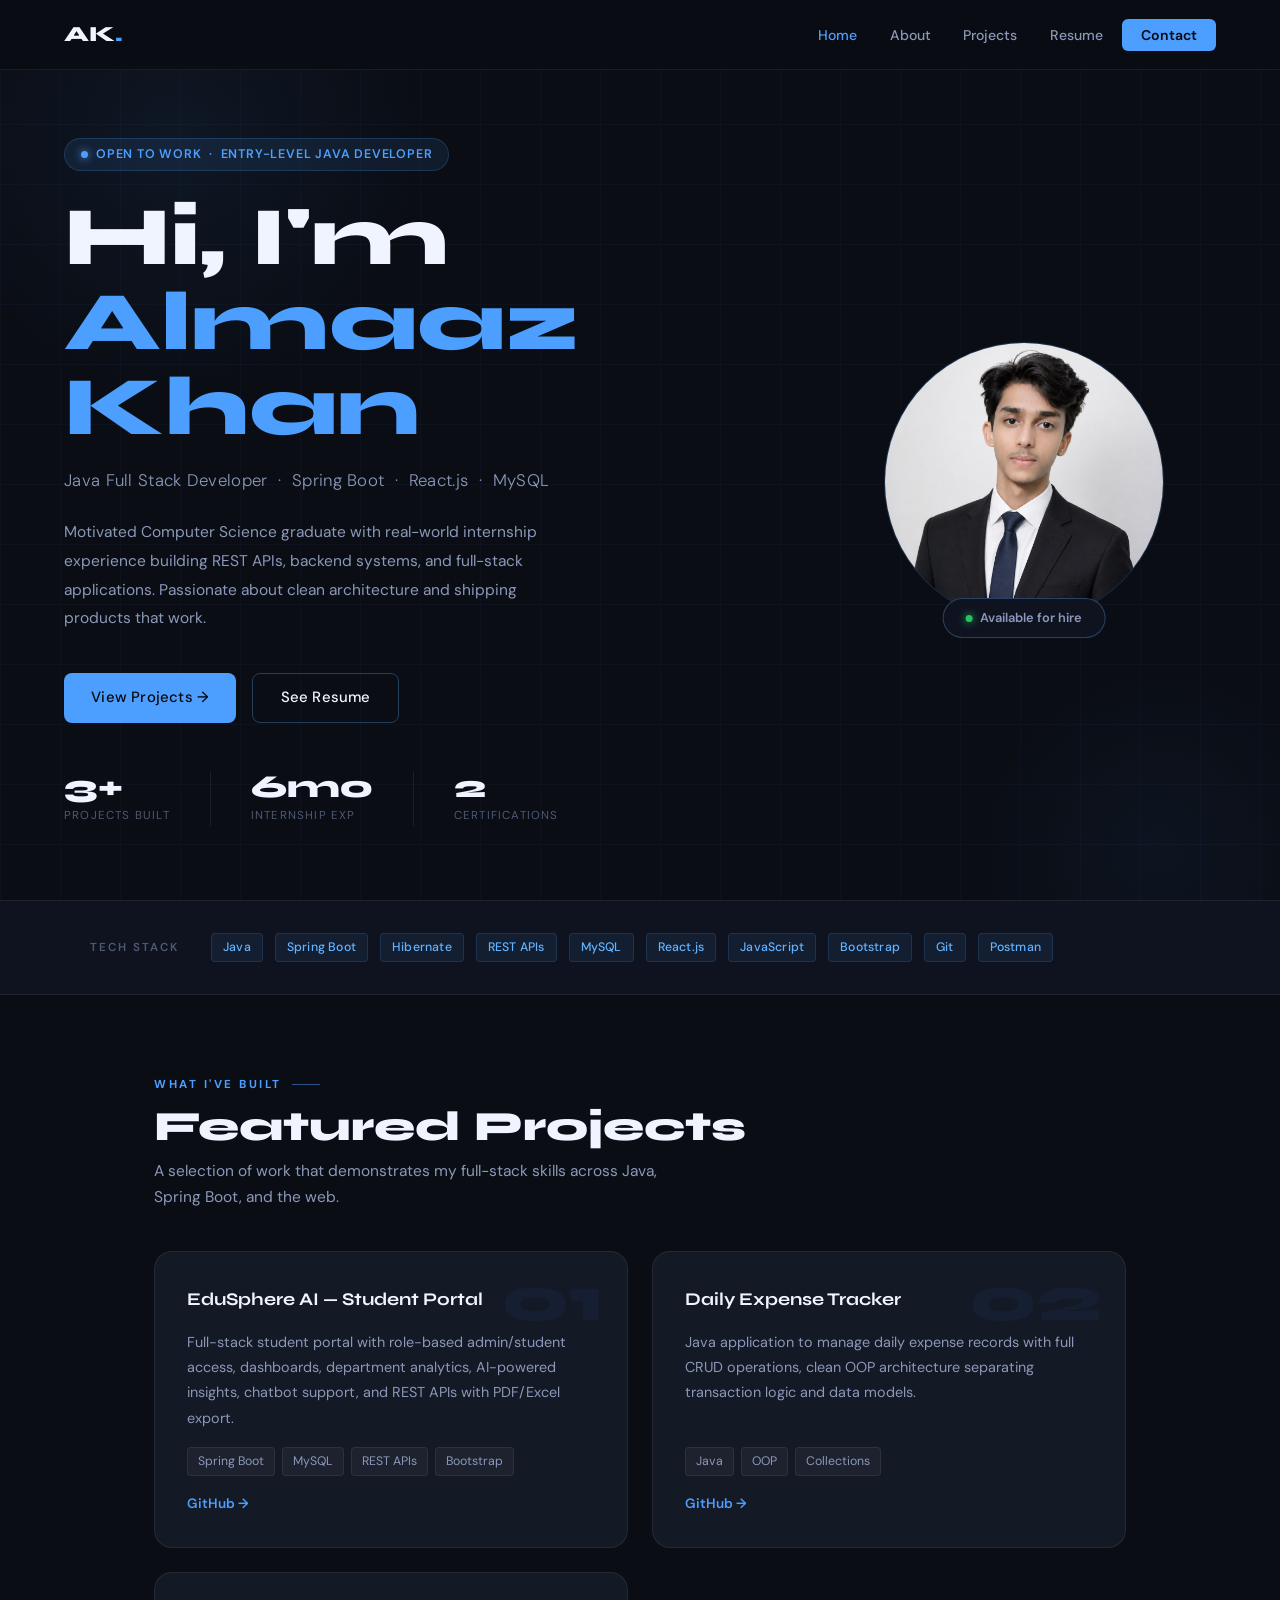
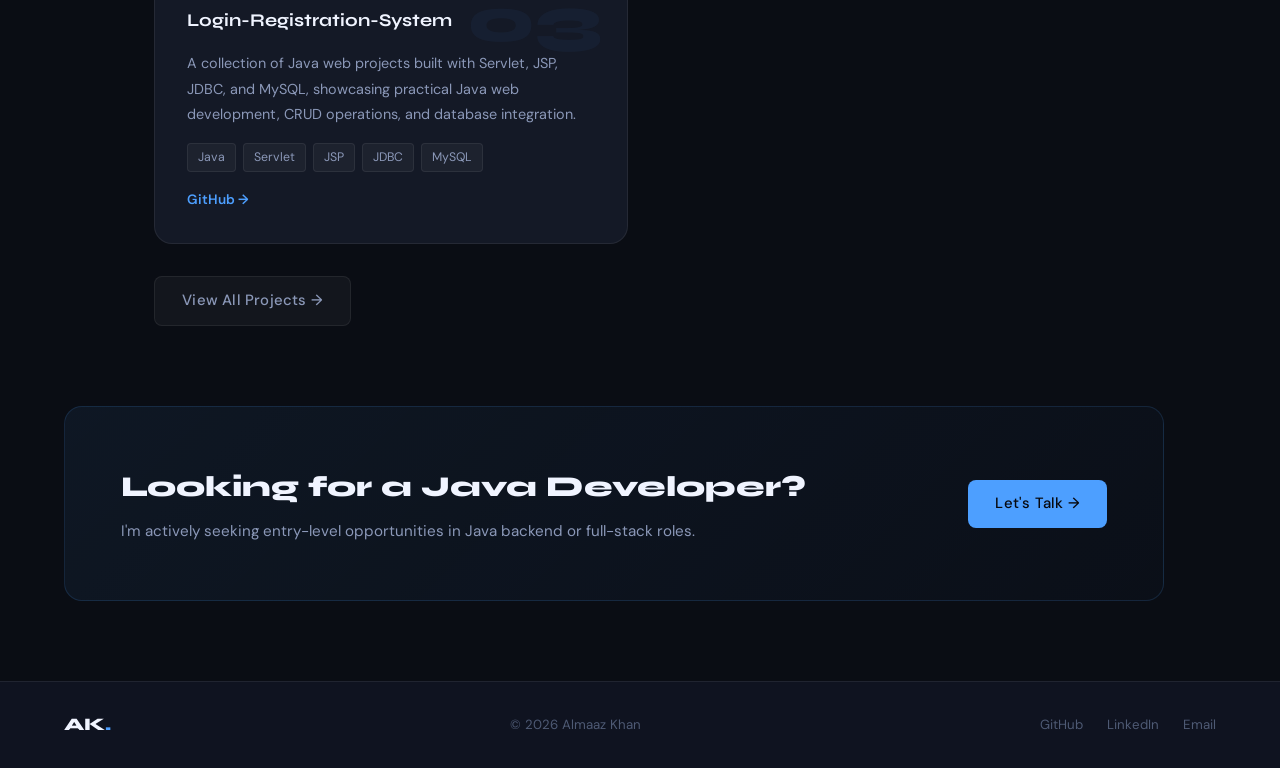
==== index.html @ bc4d1914 "Deploy portfolio" ====
<!DOCTYPE html>
<html lang="en">
<head>
<meta charset="UTF-8" /><meta name="viewport" content="width=device-width, initial-scale=1.0" />
<title>Almaaz Khan | Java Full Stack Developer</title>
<link rel="stylesheet" href="style.css" />
<style>
/* ── HERO ── */
#hero {
  min-height: calc(100vh - 64px);
  display: flex; align-items: center;
  padding: 4rem 5vw 4rem;
  position: relative; overflow: hidden;
}
.hero-grid {
  position: absolute; inset: 0;
  background-image:
    linear-gradient(rgba(77,159,255,0.04) 1px, transparent 1px),
    linear-gradient(90deg, rgba(77,159,255,0.04) 1px, transparent 1px);
  background-size: 60px 60px;
}
.hero-glow-tl { position: absolute; top: -200px; left: -100px; width: 550px; height: 550px; background: radial-gradient(circle, rgba(77,159,255,0.07), transparent 65%); pointer-events: none; }
.hero-glow-br { position: absolute; bottom: -150px; right: -80px; width: 400px; height: 400px; background: radial-gradient(circle, rgba(77,159,255,0.05), transparent 65%); pointer-events: none; }
.hero-inner {
  position: relative; z-index: 1;
  display: grid; grid-template-columns: 1fr 300px; gap: 5rem; align-items: center;
  max-width: 1100px; width: 100%;
}
.hero-tag {
  display: inline-flex; align-items: center; gap: 8px;
  background: rgba(77,159,255,0.1); border: 1px solid rgba(77,159,255,0.2);
  border-radius: 100px; padding: 0.3rem 1rem;
  font-size: 0.78rem; font-weight: 600; color: var(--accent); letter-spacing: 0.8px;
  text-transform: uppercase; margin-bottom: 1.5rem;
  animation: up 0.7s ease both;
}
.hero-tag::before { content: ''; width: 7px; height: 7px; background: var(--accent); border-radius: 50%; box-shadow: 0 0 8px var(--accent); }
.hero-name {
  font-family: var(--font-h); font-size: clamp(3rem, 6.5vw, 5.2rem);
  font-weight: 800; line-height: 1.02; letter-spacing: 0;
  margin-bottom: 1rem; animation: up 0.7s 0.08s ease both;
}
.hero-name .ac { color: var(--accent); }
.hero-title { color: var(--text2); font-size: 1.05rem; font-weight: 300; margin-bottom: 1.5rem; letter-spacing: 0.3px; animation: up 0.7s 0.15s ease both; }
.hero-bio { color: var(--text2); font-size: 0.97rem; line-height: 1.85; max-width: 500px; margin-bottom: 2.5rem; animation: up 0.7s 0.22s ease both; }
.hero-btns { display: flex; gap: 1rem; flex-wrap: wrap; animation: up 0.7s 0.28s ease both; }
.hero-stats { display: flex; gap: 2.5rem; margin-top: 3rem; animation: up 0.7s 0.35s ease both; }
.stat-n { font-family: var(--font-h); font-size: 2rem; font-weight: 800; color: var(--text); line-height: 1; }
.stat-l { font-size: 0.72rem; color: var(--text3); text-transform: uppercase; letter-spacing: 1.2px; margin-top: 3px; }
.stat-divider { width: 1px; background: var(--border); align-self: stretch; }

/* AVATAR */
.avatar-wrap { animation: up 0.8s 0.1s ease both; position: relative; justify-self: end; }
.avatar-box {
  width: min(280px, 70vw); aspect-ratio: 1 / 1; height: auto;
  border-radius: 50%; overflow: hidden;
  border: 1px solid rgba(77,159,255,0.18);
  background: linear-gradient(145deg, rgba(77,159,255,0.1), rgba(77,159,255,0.03));
  display: flex; align-items: center; justify-content: center;
  position: relative;
}
.avatar-box img { width: 100%; height: 100%; object-fit: cover; }
.avatar-fallback { font-family: var(--font-h); font-size: 6rem; font-weight: 800; color: var(--accent); opacity: 0.25; }
.avatar-badge {
  position: absolute; bottom: -16px; left: 50%; transform: translateX(-50%);
  background: var(--bg2); border: 1px solid var(--border-h);
  border-radius: 100px; padding: 0.5rem 1.4rem; white-space: nowrap;
  font-size: 0.8rem; font-weight: 600; color: var(--text2);
  display: flex; align-items: center; gap: 7px;
}
.avatar-badge::before { content: ''; width: 7px; height: 7px; background: #22c55e; border-radius: 50%; box-shadow: 0 0 8px #22c55e; }

/* QUICK SKILLS ROW */
.skills-strip {
  background: var(--bg2); border-top: 1px solid var(--border); border-bottom: 1px solid var(--border);
  padding: 2rem 5vw; overflow: hidden;
}
.skills-strip-inner { max-width: 1100px; margin: 0 auto; display: flex; align-items: center; gap: 0; }
.skills-strip-label { font-size: 0.72rem; color: var(--text3); text-transform: uppercase; letter-spacing: 2px; font-weight: 600; white-space: nowrap; margin-right: 2rem; }
.skills-scroll { display: flex; gap: 0.75rem; flex-wrap: wrap; }
.skills-scroll .tag { animation: none; }

/* FEATURED PROJECTS */
.home-projects { padding: 5rem 5vw; max-width: 1100px; margin: 0 auto; }
.proj-grid { display: grid; grid-template-columns: repeat(auto-fit, minmax(min(100%, 310px), 1fr)); gap: 1.5rem; margin-top: 2.5rem; }
.proj-card {
  background: var(--card); border: 1px solid var(--border);
  border-radius: var(--rl); padding: 2rem; display: flex; flex-direction: column; gap: 1rem;
  position: relative; overflow: hidden;
  transition: border-color 0.25s, transform 0.25s;
}
.proj-card:hover { border-color: var(--border-h); transform: translateY(-4px); }
.proj-card::after { content: ''; position: absolute; top: 0; left: 0; right: 0; height: 2px; background: linear-gradient(90deg, var(--accent), transparent); opacity: 0; transition: opacity 0.25s; }
.proj-card:hover::after { opacity: 1; }
.proj-num { font-family: var(--font-h); font-size: 4rem; font-weight: 800; color: rgba(77,159,255,0.05); line-height: 1; position: absolute; top: 1rem; right: 1.5rem; }
.proj-title { font-family: var(--font-h); font-size: 1.12rem; font-weight: 700; }
.proj-desc { color: var(--text2); font-size: 0.9rem; line-height: 1.75; flex: 1; }
.proj-link { display: inline-flex; align-items: center; gap: 6px; color: var(--accent); font-size: 0.85rem; font-weight: 600; text-decoration: none; transition: gap 0.2s; }
.proj-link:hover { gap: 12px; }

/* CTA STRIP */
.cta-strip {
  background: linear-gradient(135deg, rgba(77,159,255,0.06), rgba(77,159,255,0.02));
  border: 1px solid rgba(77,159,255,0.15); border-radius: var(--rl);
  padding: 3.5rem; margin: 0 5vw 5rem; max-width: 1100px;
  display: flex; justify-content: space-between; align-items: center; gap: 2rem;
  flex-wrap: wrap;
}
.cta-strip h2 { font-family: var(--font-h); font-size: 1.8rem; font-weight: 800; letter-spacing: 0; }
.cta-strip p { color: var(--text2); font-size: 0.95rem; margin-top: 0.4rem; }

@keyframes up { from { opacity: 0; transform: translateY(22px); } to { opacity: 1; transform: none; } }

@media (max-width: 860px) {
  #hero { min-height: auto; padding: 3rem 5vw 4rem; }
  .hero-inner { grid-template-columns: 1fr; gap: 2.5rem; justify-items: center; text-align: center; }
  .hero-inner > div:first-child { min-width: 0; }
  .avatar-wrap { display: block; order: -1; justify-self: center; }
  .avatar-box { width: min(220px, 62vw); }
  .hero-bio { margin-left: auto; margin-right: auto; }
  .hero-btns, .hero-stats { justify-content: center; }
  .hero-stats { flex-wrap: wrap; gap: 1.25rem; margin-top: 2rem; }
  .stat-divider { display: none; }
  .skills-strip-inner { flex-direction: column; align-items: flex-start; gap: 1rem; }
  .skills-strip-label { margin-right: 0; }
  .cta-strip { flex-direction: column; align-items: flex-start; }
}

@media (max-width: 480px) {
  .hero-tag { white-space: normal; justify-content: center; }
  .hero-name { font-size: 2.55rem; line-height: 1.08; }
  .hero-title { font-size: 0.96rem; }
  .hero-btns .btn { width: 100%; justify-content: center; }
  .home-projects { padding: 3.5rem 5vw; }
  .proj-card { padding: 1.5rem; }
  .cta-strip { padding: 2rem !important; }
  .cta-strip h2 { font-size: 1.4rem !important; letter-spacing: 0 !important; }
}
</style>
</head>
<body>

<nav>
  <a href="index.html" class="nav-logo">AK<span>.</span></a>
  <ul class="nav-links">
    <li><a href="index.html">Home</a></li>
    <li><a href="about.html">About</a></li>
    <li><a href="projects.html">Projects</a></li>
    <li><a href="resume.html">Resume</a></li>
    <li><a href="contact.html" class="nav-cta">Contact</a></li>
  </ul>
  <div class="nav-hamburger" id="ham"><span></span><span></span><span></span></div>
</nav>

<main>
<!-- HERO -->
<section id="hero">
  <div class="hero-grid"></div>
  <div class="hero-glow-tl"></div>
  <div class="hero-glow-br"></div>
  <div class="hero-inner">
    <div>
      <div class="hero-tag">Open to Work &nbsp;·&nbsp; Entry-Level Java Developer</div>
      <h1 class="hero-name">Hi, I'm<br /><span class="ac">Almaaz Khan</span></h1>
      <p class="hero-title">Java Full Stack Developer &nbsp;·&nbsp; Spring Boot &nbsp;·&nbsp; React.js &nbsp;·&nbsp; MySQL</p>
      <p class="hero-bio">Motivated Computer Science graduate with real-world internship experience building REST APIs, backend systems, and full-stack applications. Passionate about clean architecture and shipping products that work.</p>
      <div class="hero-btns">
        <a href="projects.html" class="btn btn-primary">View Projects →</a>
        <a href="resume.html" class="btn btn-outline">See Resume</a>
      </div>
      <div class="hero-stats">
        <div>
          <div class="stat-n">3+</div>
          <div class="stat-l">Projects Built</div>
        </div>
        <div class="stat-divider"></div>
        <div>
          <div class="stat-n">6mo</div>
          <div class="stat-l">Internship Exp</div>
        </div>
        <div class="stat-divider"></div>
        <div>
          <div class="stat-n">2</div>
          <div class="stat-l">Certifications</div>
        </div>
      </div>
    </div>
    <div class="avatar-wrap">
      <div class="avatar-box">
        <img src="photo_2026-05-22_04-41-37.jpg" alt="Almaaz Khan" onerror="this.style.display='none';this.nextElementSibling.style.display='flex';" />
        <div class="avatar-fallback" style="display:none;">AK</div>
      </div>
      <div class="avatar-badge">Available for hire</div>
    </div>
  </div>
</section>

<!-- SKILLS STRIP -->
<div class="skills-strip">
  <div class="skills-strip-inner">
    <span class="skills-strip-label">Tech Stack</span>
    <div class="skills-scroll">
      <span class="tag">Java</span><span class="tag">Spring Boot</span><span class="tag">Hibernate</span>
      <span class="tag">REST APIs</span><span class="tag">MySQL</span><span class="tag">React.js</span>
      <span class="tag">JavaScript</span><span class="tag">Bootstrap</span><span class="tag">Git</span>
      <span class="tag">Postman</span>
    </div>
  </div>
</div>

<!-- FEATURED PROJECTS -->
<div class="home-projects">
  <div class="reveal">
    <p class="sec-label">What I've Built</p>
    <h2 class="sec-title">Featured Projects</h2>
    <p class="sec-sub">A selection of work that demonstrates my full-stack skills across Java, Spring Boot, and the web.</p>
  </div>
  <div class="proj-grid">
    <div class="proj-card reveal reveal-d1">
      <div class="proj-num">01</div>
      <div class="proj-title">EduSphere AI — Student Portal</div>
      <div class="proj-desc">Full-stack student portal with role-based admin/student access, dashboards, department analytics, AI-powered insights, chatbot support, and REST APIs with PDF/Excel export.</div>
      <div class="tags">
        <span class="tag-gray">Spring Boot</span><span class="tag-gray">MySQL</span><span class="tag-gray">REST APIs</span><span class="tag-gray">Bootstrap</span>
      </div>
      <a href="https://github.com/Almaazkhan07" target="_blank" class="proj-link">GitHub →</a>
    </div>
    <div class="proj-card reveal reveal-d2">
      <div class="proj-num">02</div>
      <div class="proj-title">Daily Expense Tracker</div>
      <div class="proj-desc">Java application to manage daily expense records with full CRUD operations, clean OOP architecture separating transaction logic and data models.</div>
      <div class="tags">
        <span class="tag-gray">Java</span><span class="tag-gray">OOP</span><span class="tag-gray">Collections</span>
      </div>
      <a href="https://github.com/Almaazkhan07" target="_blank" class="proj-link">GitHub →</a>
    </div>
    <div class="proj-card reveal reveal-d3">
      <div class="proj-num">03</div>
      <div class="proj-title">Login-Registration-System</div>
      <div class="proj-desc">A collection of Java web projects built with Servlet, JSP, JDBC, and MySQL, showcasing practical Java web development, CRUD operations, and database integration.</div>
      <div class="tags">
        <span class="tag-gray">Java</span><span class="tag-gray">Servlet</span><span class="tag-gray">JSP</span><span class="tag-gray">JDBC</span><span class="tag-gray">MySQL</span>
      </div>
      <a href="https://github.com/Almaazkhan07/Login-Registration-System" target="_blank" class="proj-link">GitHub →</a>
    </div>
  </div>
  <div style="margin-top: 2rem; reveal">
    <a href="projects.html" class="btn btn-ghost">View All Projects →</a>
  </div>
</div>

<!-- CTA STRIP -->
<div class="cta-strip reveal" style="margin: 0 auto 5rem; display: flex; justify-content: space-between; align-items: center; gap: 2rem; flex-wrap: wrap; padding: 3.5rem; background: linear-gradient(135deg, rgba(77,159,255,0.07), rgba(77,159,255,0.02)); border: 1px solid rgba(77,159,255,0.15); border-radius: 18px; max-width: calc(1100px); margin-left: 5vw; margin-right: 5vw;">
  <div>
    <h2 style="font-family: var(--font-h); font-size: 1.8rem; font-weight: 800; letter-spacing: 0;">Looking for a Java Developer?</h2>
    <p style="color: var(--text2); font-size: 0.95rem; margin-top: 0.4rem;">I'm actively seeking entry-level opportunities in Java backend or full-stack roles.</p>
  </div>
  <a href="contact.html" class="btn btn-primary">Let's Talk →</a>
</div>
</main>

<footer>
  <a href="index.html" class="footer-logo">AK<span>.</span></a>
  <p class="footer-copy">© 2026 Almaaz Khan</p>
  <div class="footer-links">
    <a href="https://github.com/Almaazkhan07" target="_blank">GitHub</a>
    <a href="https://www.linkedin.com/in/almaaz-khan-p7/" target="_blank">LinkedIn</a>
    <a href="mailto:almaazkhan7070@gmail.com">Email</a>
  </div>
</footer>
<script src="main.js"></script>
</body>
</html>
---- style.css ----
@import url('https://fonts.googleapis.com/css2?family=Syne:wght@400;600;700;800&family=DM+Sans:ital,wght@0,300;0,400;0,500;1,300&display=swap');

*, *::before, *::after { box-sizing: border-box; margin: 0; padding: 0; }
img { display: block; max-width: 100%; }

:root {
  --bg: #0a0d14;
  --bg2: #0f1320;
  --bg3: #141826;
  --card: #141926;
  --border: rgba(255,255,255,0.07);
  --border-h: rgba(99,179,255,0.3);
  --accent: #4d9fff;
  --accent2: #63b3ff;
  --glow: rgba(77,159,255,0.12);
  --text: #f0f4ff;
  --text2: #8b98b8;
  --text3: #4e5a74;
  --font-h: 'Syne', sans-serif;
  --font-b: 'DM Sans', sans-serif;
  --r: 12px;
  --rl: 18px;
}

html { scroll-behavior: smooth; }
body {
  background: var(--bg);
  color: var(--text);
  font-family: var(--font-b);
  font-size: 16px;
  line-height: 1.7;
  overflow-x: hidden;
  min-height: 100vh;
  display: flex;
  flex-direction: column;
}

/* ── NAV ── */
nav {
  position: fixed; top: 0; left: 0; right: 0; z-index: 200;
  display: flex; justify-content: space-between; align-items: center;
  padding: 1rem 5vw;
  background: rgba(10,13,20,0.88);
  backdrop-filter: blur(24px);
  border-bottom: 1px solid var(--border);
}
.nav-logo {
  font-family: var(--font-h); font-size: 1.35rem; font-weight: 800;
  color: var(--text); text-decoration: none; letter-spacing: 0;
}
.nav-logo span { color: var(--accent); }
.nav-links { display: flex; gap: 0.25rem; list-style: none; align-items: center; }
.nav-links a {
  color: var(--text2); text-decoration: none; font-size: 0.88rem;
  font-weight: 500; padding: 0.45rem 0.9rem; border-radius: 6px;
  transition: color 0.2s, background 0.2s;
}
.nav-links a:hover { color: var(--text); background: rgba(255,255,255,0.05); }
.nav-links a.active { color: var(--accent); }
.nav-cta {
  background: var(--accent) !important;
  color: #07090f !important;
  font-weight: 600 !important;
  padding: 0.45rem 1.2rem !important;
}
.nav-cta:hover { background: var(--accent2) !important; }
.nav-hamburger { display: none; flex-direction: column; gap: 5px; cursor: pointer; padding: 4px; }
.nav-hamburger span { display: block; width: 22px; height: 2px; background: var(--text2); border-radius: 2px; transition: all 0.3s; }

/* ── MAIN WRAPPER ── */
main { flex: 1; padding-top: 64px; }

/* ── BUTTONS ── */
.btn {
  display: inline-flex; align-items: center; gap: 8px;
  padding: 0.72rem 1.7rem; border-radius: 8px;
  font-family: var(--font-b); font-size: 0.93rem; font-weight: 500;
  text-decoration: none; cursor: pointer; border: none;
  transition: all 0.22s ease; letter-spacing: 0.2px;
}
.btn-primary { background: var(--accent); color: #07090f; }
.btn-primary:hover { background: var(--accent2); transform: translateY(-2px); }
.btn-outline { background: transparent; color: var(--text); border: 1px solid var(--border-h); }
.btn-outline:hover { background: var(--glow); border-color: var(--accent); transform: translateY(-2px); }
.btn-ghost { background: rgba(255,255,255,0.04); color: var(--text2); border: 1px solid var(--border); }
.btn-ghost:hover { color: var(--text); border-color: var(--border-h); }

/* ── SECTION HEADER ── */
.sec-label {
  font-size: 0.72rem; font-weight: 700; color: var(--accent);
  text-transform: uppercase; letter-spacing: 2.5px;
  display: flex; align-items: center; gap: 10px; margin-bottom: 0.6rem;
}
.sec-label::after { content: ''; flex: 0 0 28px; height: 1px; background: var(--accent); opacity: 0.5; }
.sec-title {
  font-family: var(--font-h); font-size: clamp(1.9rem, 3.5vw, 2.6rem);
  font-weight: 800; letter-spacing: 0; line-height: 1.1; margin-bottom: 0.5rem;
}
.sec-sub { color: var(--text2); font-size: 0.97rem; max-width: 540px; }

/* ── PAGE HERO STRIP ── */
.page-hero {
  padding: 5rem 5vw 3.5rem;
  position: relative; overflow: hidden;
  border-bottom: 1px solid var(--border);
  background: var(--bg2);
}
.page-hero-grid {
  position: absolute; inset: 0;
  background-image:
    linear-gradient(rgba(77,159,255,0.035) 1px, transparent 1px),
    linear-gradient(90deg, rgba(77,159,255,0.035) 1px, transparent 1px);
  background-size: 50px 50px;
}
.page-hero-glow {
  position: absolute; top: -150px; right: -100px;
  width: 500px; height: 500px;
  background: radial-gradient(circle, rgba(77,159,255,0.07), transparent 65%);
  pointer-events: none;
}
.page-hero-inner { position: relative; z-index: 1; max-width: 780px; }
.page-hero-inner h1 {
  font-family: var(--font-h); font-size: clamp(2.4rem, 5vw, 3.8rem);
  font-weight: 800; letter-spacing: 0; line-height: 1.05; margin-bottom: 1rem;
}
.page-hero-inner h1 span { color: var(--accent); }
.page-hero-inner p { color: var(--text2); font-size: 1.05rem; max-width: 520px; }

/* ── CARDS ── */
.card {
  background: var(--card); border: 1px solid var(--border);
  border-radius: var(--rl); padding: 1.75rem;
  transition: border-color 0.25s, transform 0.25s;
}
.card:hover { border-color: var(--border-h); transform: translateY(-3px); }

/* ── SKILL TAGS ── */
.tags { display: flex; flex-wrap: wrap; gap: 7px; }
.tag {
  background: rgba(77,159,255,0.08); border: 1px solid rgba(77,159,255,0.16);
  color: var(--accent2); font-size: 0.77rem; font-weight: 500;
  padding: 3px 11px; border-radius: 4px; letter-spacing: 0.2px;
}
.tag-gray {
  background: rgba(255,255,255,0.04); border: 1px solid var(--border);
  color: var(--text2); font-size: 0.77rem; padding: 3px 10px; border-radius: 4px;
}

/* ── FOOTER ── */
footer {
  background: var(--bg2); border-top: 1px solid var(--border);
  padding: 1.75rem 5vw;
  display: flex; justify-content: space-between; align-items: center;
  flex-wrap: wrap; gap: 1rem;
}
.footer-logo { font-family: var(--font-h); font-size: 1.1rem; font-weight: 800; color: var(--text); text-decoration: none; }
.footer-logo span { color: var(--accent); }
.footer-copy { color: var(--text3); font-size: 0.83rem; }
.footer-links { display: flex; gap: 1.5rem; }
.footer-links a { color: var(--text3); text-decoration: none; font-size: 0.83rem; transition: color 0.2s; }
.footer-links a:hover { color: var(--accent); }

/* ── SCROLL REVEAL ── */
.reveal { opacity: 0; transform: translateY(28px); transition: opacity 0.6s ease, transform 0.6s ease; }
.reveal.visible { opacity: 1; transform: none; }
.reveal-d1 { transition-delay: 0.1s; }
.reveal-d2 { transition-delay: 0.2s; }
.reveal-d3 { transition-delay: 0.3s; }

/* ── MOBILE ── */
@media (max-width: 768px) {
  .nav-links { display: none; flex-direction: column; position: fixed; top: 64px; left: 0; right: 0; background: var(--bg2); border-bottom: 1px solid var(--border); padding: 1rem 5vw; gap: 0.25rem; max-height: calc(100vh - 64px); overflow-y: auto; }
  .nav-links.open { display: flex; }
  .nav-links a { display: block; width: 100%; padding: 0.72rem 0.9rem; }
  .nav-hamburger { display: flex; }
  .btn { justify-content: center; }
  .page-hero { padding: 3.5rem 5vw 2.5rem; }
  .page-hero-inner h1 { font-size: 2.35rem; line-height: 1.12; }
  .page-hero-inner p { font-size: 0.98rem; }
  footer { flex-direction: column; align-items: flex-start; gap: 0.75rem; }
  .footer-links { flex-wrap: wrap; gap: 1rem; }
}

@media (max-width: 480px) {
  body { font-size: 15px; }
  nav { padding: 0.85rem 5vw; }
  main { padding-top: 58px; }
  .nav-links { top: 58px; max-height: calc(100vh - 58px); }
  .page-hero-inner h1 { font-size: 2rem; }
  .sec-label { letter-spacing: 1.6px; }
}
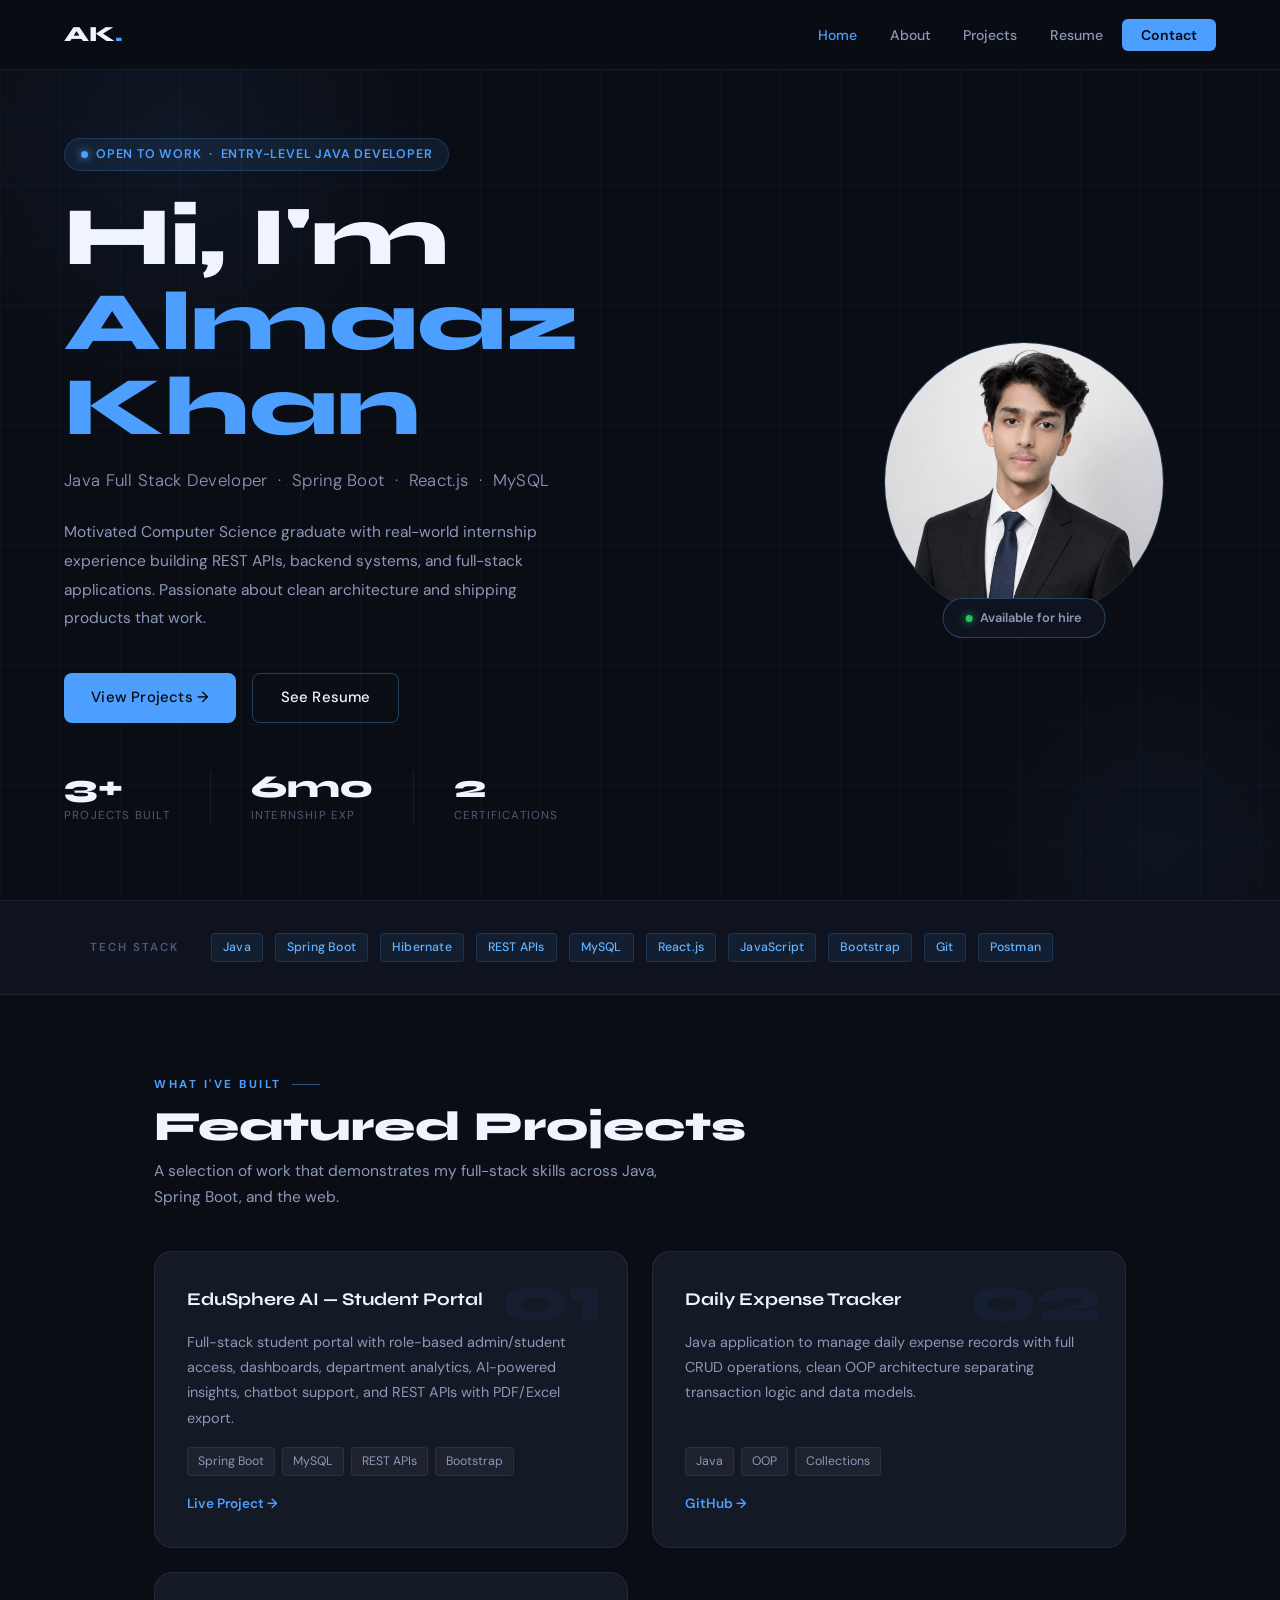
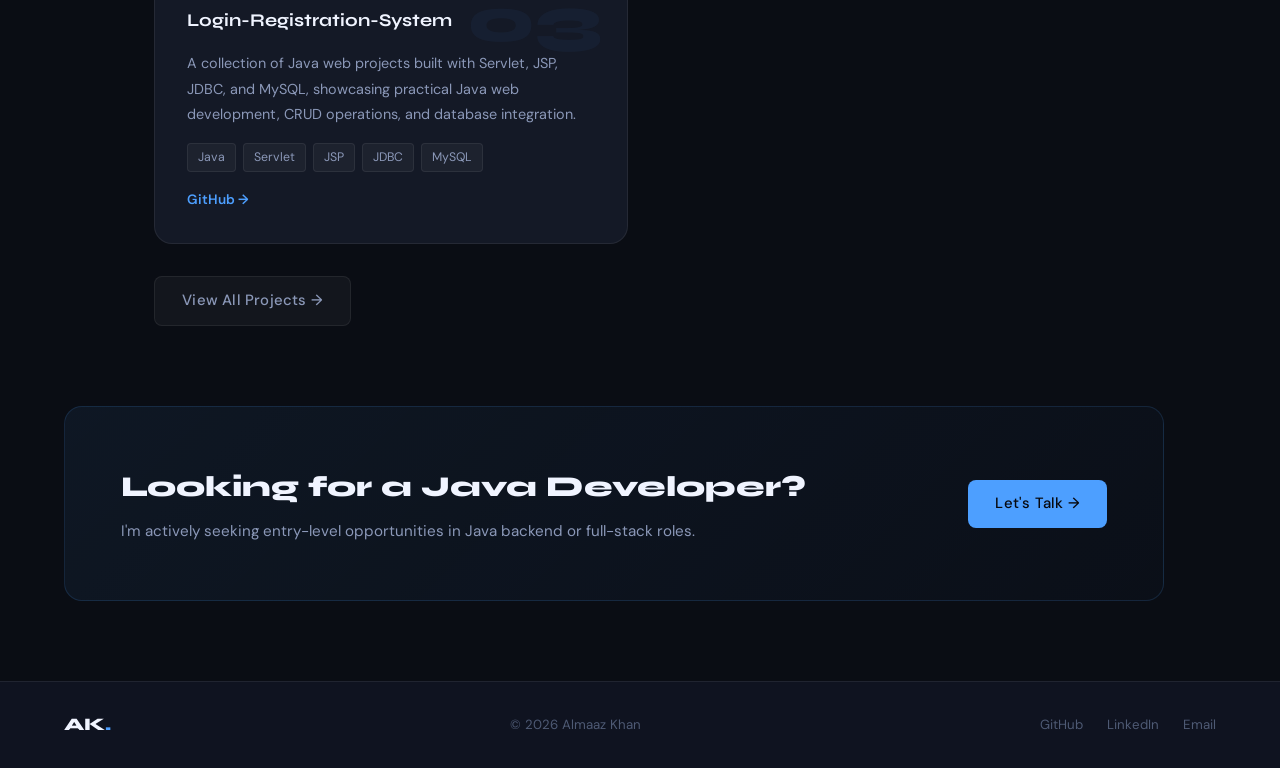
==== commit 971ca6d7: "Add EduSphere live project link" ====
--- a/index.html
+++ b/index.html
@@ -223,7 +223,7 @@
       <div class="tags">
         <span class="tag-gray">Spring Boot</span><span class="tag-gray">MySQL</span><span class="tag-gray">REST APIs</span><span class="tag-gray">Bootstrap</span>
       </div>
-      <a href="https://github.com/Almaazkhan07" target="_blank" class="proj-link">GitHub →</a>
+      <a href="https://edusphere-ai-production.up.railway.app" target="_blank" class="proj-link">Live Project →</a>
     </div>
     <div class="proj-card reveal reveal-d2">
       <div class="proj-num">02</div>
